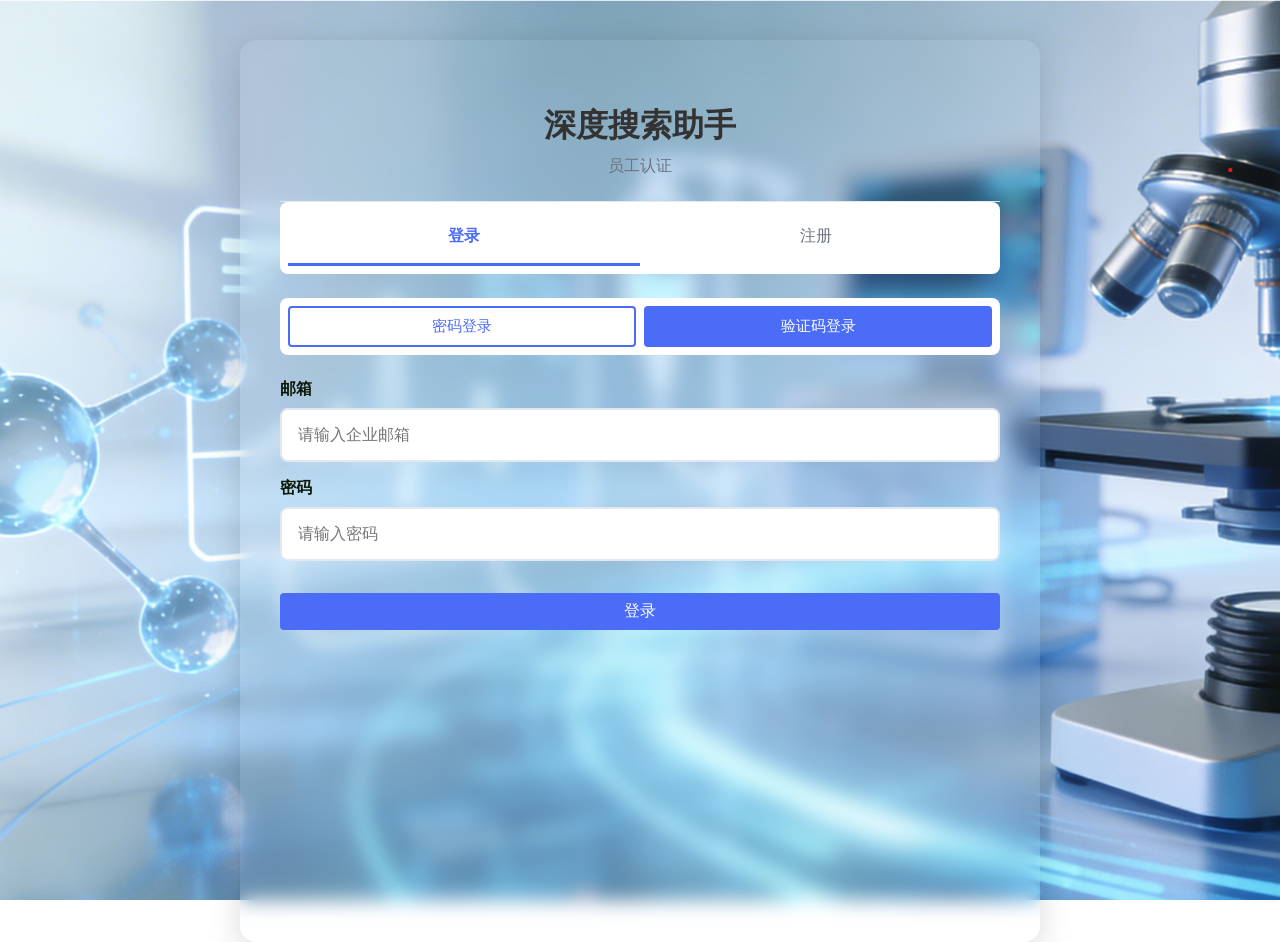
==== ui/index.html @ 6ec99ac7 "Initial commit: DeepSearchAgent enterprise decision support system - Multi-agent architecture with l" ====
<!DOCTYPE html>
<html lang="zh-CN">
<head>
    <meta charset="UTF-8">
    <meta name="viewport" content="width=device-width, initial-scale=1.0">
    <title>DeepSearchAgent - 深度搜索助手</title>
    <link rel="stylesheet" href="/ui/css/reset.css">
    <link rel="stylesheet" href="/ui/css/variables.css">
    <link rel="stylesheet" href="/ui/css/style.css">
    <style>
        /* 额外的内联样式 */
        .status-indicator {
            display: inline-block;
            width: 12px;
            height: 12px;
            border-radius: 50%;
            margin-right: 8px;
        }
        .status-connected {
            background-color: var(--color-success);
            box-shadow: 0 0 0 0 rgba(16, 185, 129, 0.4);
            animation: pulse 2s infinite;
        }
        .status-disconnected {
            background-color: var(--color-error);
        }
        .status-connecting {
            background-color: var(--color-warning);
            animation: spin 1s linear infinite;
        }
        @keyframes pulse {
            0%, 100% { opacity: 1; }
            50% { opacity: 0.6; }
        }
        @keyframes spin {
            0% { transform: rotate(0deg); }
            100% { transform: rotate(360deg); }
        }
        .connection-info {
            display: flex;
            align-items: center;
            padding: 8px 12px;
            background: var(--color-bg-alt);
            border-radius: 20px;
            font-size: 0.85rem;
            margin-bottom: 20px;
            border: 1px solid var(--color-border);
        }
    </style>
</head>
<body>
    <div id="app">
        <!-- 侧边栏 -->
        <aside class="sidebar" id="sidebar">
            <button class="sidebar-toggle" id="sidebar-toggle" title="收起侧边栏">
                ◀
            </button>

            <div class="sidebar-content">

                <div class="sidebar-brand">
                    <div class="brand-icon">🔍</div>
                    <h2 class="brand-text">
                        <span class="brand-highlight">Deep</span>Search<span class="brand-accent">Agent</span>
                    </h2>
                </div>

                <nav class="sidebar-nav">
                    <a href="#" class="sidebar-nav-item active" data-page="home">
                        <span class="nav-icon">🏠</span>
                        <span class="nav-text">首页</span>
                    </a>
                    <a href="#" class="sidebar-nav-item" data-page="profile">
                        <span class="nav-icon">👤</span>
                        <span class="nav-text">个人信息</span>
                    </a>
                </nav>

                <div class="sidebar-footer" id="user-profile-trigger">
                    <div class="user-card">
                        <img src="/ui/assets/default-avatar.png" alt="头像" class="user-avatar" id="sidebar-user-avatar">
                        <div class="user-info">
                            <div class="user-name" id="sidebar-user-name">加载中...</div>
                            <div class="user-email" id="sidebar-user-email"></div>
                        </div>
                    </div>
                </div>
            </div>
        </aside>

        <div class="container">
            <!-- 主内容区域 -->
            <main class="main" id="main-content">
                <!-- 首页内容 -->
                <div id="home-page">
                    <header class="header">
                        <h1 class="logo">请问您需要什么帮助？</h1>
                        <p class="subtitle">
                            Hi,我是您的深度搜索助手~<br>
                            我可以根据您提供的主题开展深度搜索并帮你完成报告编写<br>
                            请向我提问吧~
                        </p>
                    </header>

                    <!-- 连接状态指示 -->
                    <div class="connection-info">
                        <span id="status-indicator" class="status-indicator status-disconnected"></span>
                        <span id="connection-status">未连接</span>
                    </div>

                    <!-- 查询输入区域 -->
                    <div class="query-section">
                        <textarea id="query-input" placeholder="请输入您的问题..." rows="4"></textarea>

                        <!-- 文件上传区域 -->
                        <div class="file-upload-area" id="file-upload-area">
                            <div class="file-upload-icon">📎</div>
                            <div class="file-upload-text">点击或拖拽文件到此处上传</div>
                            <div class="file-upload-hint">支持 PDF、Word、TXT、图片等格式</div>
                            <input type="file" id="file-input" multiple class="file-input" accept=".pdf,.doc,.docx,.txt,.jpg,.jpeg,.png,.gif,.xls,.xlsx,.csv">
                        </div>

                        <!-- 已选文件列表 -->
                        <div class="selected-files" id="selected-files" style="display: none;">
                            <div class="selected-files-header">
                                <span>已选文件</span>
                                <button class="clear-files-btn" id="clear-files-btn">清空</button>
                            </div>
                            <div class="selected-files-list" id="selected-files-list"></div>
                        </div>

                        <button id="submit-btn" class="btn-primary">发送</button>
                    </div>

                    <!-- 执行进度区域 -->
                    <div class="progress-section" id="progress-section" style="display: none;">
                        <h3>执行进度</h3>
                        <div id="progress-content" class="progress-content"></div>
                    </div>

                    <!-- 搜索结果区域 -->
                    <div class="result-section" id="result-section" style="display: none;">
                        <h2>搜索结果</h2>
                        <div id="result-content" class="result-content"></div>
                    </div>
                </div>

                <!-- 用户信息详情页面 -->
                <div id="profile-page" style="display: none;">
                    <div class="profile-container">
                        <div class="profile-header">
                            <h2 class="profile-title">个人信息</h2>
                            <button class="btn-secondary" id="back-to-home">返回主页</button>
                        </div>

                        <div class="profile-card">
                            <div class="profile-avatar-section">
                                <img src="/ui/assets/default-avatar.png" alt="头像" class="profile-avatar" id="profile-avatar">
                                <div class="profile-basic-info">
                                    <h3 class="profile-name" id="profile-name">加载中...</h3>
                                    <p class="profile-email" id="profile-email"></p>
                                    <span class="profile-badge" id="profile-role-badge">普通用户</span>
                                </div>
                            </div>

                            <div class="profile-details">
                                <div class="profile-detail-item">
                                    <label class="detail-label">员工工号</label>
                                    <div class="detail-value" id="profile-employee-id">-</div>
                                </div>

                                <div class="profile-detail-item">
                                    <label class="detail-label">部门</label>
                                    <div class="detail-value" id="profile-department">-</div>
                                </div>

                                <div class="profile-detail-item">
                                    <label class="detail-label">手机号</label>
                                    <div class="detail-value" id="profile-phone">-</div>
                                </div>

                                <div class="profile-detail-item">
                                    <label class="detail-label">账户状态</label>
                                    <div class="detail-value">
                                        <span class="status-badge" id="profile-status">-</span>
                                    </div>
                                </div>

                                <div class="profile-detail-item">
                                    <label class="detail-label">最后登录时间</label>
                                    <div class="detail-value" id="profile-last-login">-</div>
                                </div>
                            </div>

                            <div class="profile-actions">
                                <button class="btn-danger" id="logout-btn">退出登录</button>
                            </div>
                        </div>
                    </div>
                </div>
            </main>
        </div>
    </div>

    <script src="/ui/js/auth.js"></script>
    <script src="/ui/js/websocket.js"></script>
    <script src="/ui/js/app.js"></script>
</body>
</html>
---- ui/css/variables.css ----
/* CSS Variables - CSS 变量定义 */

:root {
    /* 颜色 */
    --color-primary: #4a6cf7;
    --color-primary-hover: #3d5db0;
    --color-secondary: #6c757d;
    --color-secondary-hover: #5a6268;
    --color-text: #0a190a;
    --color-text-muted: #6b7280;
    --color-bg: #0f172a;
    --color-bg-alt: #ffffff;
    --color-border: #e2e8f0;
    --color-success: #10b981;
    --color-warning: #f59e0b;
    --color-error: #ef4444;
    --color-info: #3b82f6;

    /* 间距 */
    --spacing-xs: 0.25rem;
    --spacing-sm: 0.5rem;
    --spacing-md: 1rem;
    --spacing-lg: 1.5rem;
    --spacing-xl: 2rem;

    /* 圆角 */
    --radius-sm: 0.25rem;
    --radius-md: 0.5rem;
    --radius-lg: 1rem;

    /* 阴影 */
    --shadow-sm: 0 1px 3px rgba(0, 0, 0, 0.1);
    --shadow-md: 0 4px 12px rgba(0, 0, 0, 0.1);
    --shadow-lg: 0 8px 24px rgba(0, 0, 0, 0.15);

    /* 过渡 */
    --transition-fast: 150ms ease-in-out;
    --transition-base: 250ms ease-in-out;
}

@media (prefers-color-scheme: dark) {
    --color-bg: #1a1a2a;
    --color-bg-alt: #2d2d3d;
    --color-text: #66b31f;
    --color-text-muted: #9ca3af;
    --color-border: #4040a0;
}
---- ui/css/style.css ----
/* Main Styles - 主样式文件（重写版） */

/* Container */
.container {
    max-width: 1200px;
    margin: 0 auto;
    padding: var(--spacing-lg);
}

/* Header */
.header {
    text-align: center;
    padding: var(--spacing-lg) 0;
    border-bottom: 1px solid var(--color-border);
}

.logo {
    font-size: 2rem;
    color: #333333;
    margin: 0;
}

.subtitle {
    color: var(--color-text-muted);
    margin-top: var(--spacing-sm);
}

/* Auth Styles */
.tab-container {
    display: flex;
    background: var(--color-bg-alt);
    border-radius: var(--radius-md);
    margin-bottom: var(--spacing-lg);
    padding: var(--spacing-sm);
}

.tab-btn {
    flex: 1;
    padding: var(--spacing-md);
    border: none;
    background: transparent;
    cursor: pointer;
    font-size: 1rem;
    color: var(--color-text-muted);
    border-bottom: 3px solid transparent;
    transition: all var(--transition-base);
}

.tab-btn:hover {
    color: var(--color-primary);
}

.tab-btn.active {
    color: var(--color-primary);
    border-bottom-color: var(--color-primary);
    font-weight: 600;
}

.auth-container {
    display: flex;
    gap: var(--spacing-lg);
    align-items: flex-start;
}

.auth-form {
    flex: 1;
    min-width: 350px;
}

.form-group {
    margin-bottom: var(--spacing-md);
}

.form-label {
    display: block;
    margin-bottom: var(--spacing-sm);
    font-weight: 600;
    color: var(--color-text);
}

.form-input {
    width: 100%;
    padding: var(--spacing-md);
    border: 2px solid var(--color-border);
    border-radius: var(--radius-md);
    font-size: 1rem;
    font-family: inherit;
    transition: border-color var(--transition-base);
    box-sizing: border-box;
}

.form-input:focus {
    outline: none;
    border-color: var(--color-primary);
}

.login-type-switch {
    display: flex;
    align-items: center;
    margin-bottom: var(--spacing-lg);
    gap: var(--spacing-md);
}

.switch-label {
    color: var(--color-text-muted);
    font-size: 0.9rem;
}

.verification-code-group {
    display: flex;
    gap: var(--spacing-sm);
}

.verification-code-group input {
    flex: 1;
    min-width: 150px;
    text-align: center;
    letter-spacing: 8px;
    font-size: 1.2rem;
    font-weight: bold;
}

.send-code-btn {
    padding: var(--spacing-sm) var(--spacing-md);
    background: var(--color-secondary);
    color: white;
    border: none;
    border-radius: var(--radius-sm);
    cursor: pointer;
    font-size: 0.9rem;
    transition: background-color var(--transition-fast);
}

.send-code-btn:hover {
    background: var(--color-secondary-hover);
}

.send-code-btn:disabled {
    opacity: 0.6;
    cursor: not-allowed;
}

.countdown {
    font-size: 0.85rem;
    color: var(--color-text-muted);
}

.error-message {
    background: rgba(239, 68, 68, 0.1);
    color: #ef4444;
    padding: var(--spacing-sm) var(--spacing-md);
    border-radius: var(--radius-sm);
    margin-bottom: var(--spacing-md);
    display: none;
}

.error-message.show {
    display: block;
}

.optional-field {
    font-size: 0.85rem;
    color: var(--color-text-muted);
    margin-top: var(--spacing-xs);
}

.back-to-home {
    text-align: center;
    margin-top: var(--spacing-xl);
}

.back-to-home a {
    color: var(--color-secondary);
    text-decoration: none;
    font-size: 0.9rem;
    transition: color var(--transition-fast);
}

.back-to-home a:hover {
    color: var(--color-primary);
}

@media (max-width: 768px) {
    .auth-container {
        flex-direction: column;
    }

    .auth-form {
        min-width: auto;
    }

    .verification-code-group {
        flex-direction: column;
    }

    .verification-code-group input {
        min-width: auto;
    }
}

/* Main */
.main {
    min-height: calc(100vh - 200px);
}

/* Query Section */
.query-section {
    background: var(--color-bg-alt);
    padding: var(--spacing-lg);
    border-radius: var(--radius-md);
    margin-bottom: var(--spacing-lg);
    box-shadow: var(--shadow-md);
}

#query-input {
    width: 100%;
    padding: var(--spacing-md);
    border: 2px solid var(--color-border);
    border-radius: var(--radius-md);
    font-size: 1rem;
    font-family: inherit;
    resize: vertical;
    min-height: 100px;
    transition: border-color var(--transition-base);
    box-sizing: border-box;
}

#query-input:focus {
    outline: none;
    border-color: var(--color-primary);
}

/* File Upload Area */
.file-upload-area {
    border: 2px dashed var(--color-border);
    border-radius: var(--radius-md);
    padding: var(--spacing-lg);
    margin-top: var(--spacing-md);
    text-align: center;
    cursor: pointer;
    transition: all var(--transition-base);
    background: #f8fafc;
    position: relative;
}

.file-upload-area:hover {
    border-color: var(--color-primary);
    background: #f0f4ff;
}

.file-upload-area.dragover {
    border-color: var(--color-primary);
    background: #e8eeff;
    transform: scale(1.02);
}

.file-upload-icon {
    font-size: 2.5rem;
    margin-bottom: var(--spacing-sm);
}

.file-upload-text {
    font-size: 1rem;
    color: var(--color-text);
    margin-bottom: var(--spacing-xs);
    font-weight: 500;
}

.file-upload-hint {
    font-size: 0.85rem;
    color: var(--color-text-muted);
}

.file-input {
    position: absolute;
    top: 0;
    left: 0;
    width: 100%;
    height: 100%;
    opacity: 0;
    cursor: pointer;
    z-index: 1;
}

/* Selected Files */
.selected-files {
    margin-top: var(--spacing-md);
    background: #f8fafc;
    border: 1px solid var(--color-border);
    border-radius: var(--radius-md);
    padding: var(--spacing-md);
    display: none;
}

.selected-files-header {
    display: flex;
    justify-content: space-between;
    align-items: center;
    margin-bottom: var(--spacing-sm);
    padding-bottom: var(--spacing-sm);
    border-bottom: 1px solid var(--color-border);
}

.selected-files-header span {
    font-weight: 600;
    color: var(--color-text);
}

.clear-files-btn {
    background: transparent;
    border: 1px solid var(--color-border);
    color: var(--color-text-muted);
    padding: var(--spacing-xs) var(--spacing-sm);
    border-radius: var(--radius-sm);
    cursor: pointer;
    font-size: 0.85rem;
    transition: all var(--transition-fast);
}

.clear-files-btn:hover {
    border-color: var(--color-error);
    color: var(--color-error);
}

.selected-files-list {
    max-height: 200px;
    overflow-y: auto;
}

.file-item {
    display: flex;
    align-items: center;
    justify-content: space-between;
    padding: var(--spacing-sm);
    background: var(--color-bg-alt);
    border-radius: var(--radius-sm);
    margin-bottom: var(--spacing-xs);
    transition: background-color var(--transition-fast);
}

.file-item:hover {
    background: #f0f4ff;
}

.file-item-info {
    display: flex;
    align-items: center;
    gap: var(--spacing-sm);
    flex: 1;
    min-width: 0;
}

.file-item-icon {
    font-size: 1.2rem;
    flex-shrink: 0;
}

.file-item-name {
    font-size: 0.9rem;
    color: var(--color-text);
    overflow: hidden;
    text-overflow: ellipsis;
    white-space: nowrap;
}

.file-item-size {
    font-size: 0.8rem;
    color: var(--color-text-muted);
    flex-shrink: 0;
    margin-left: var(--spacing-sm);
}

.file-item-remove {
    background: transparent;
    border: none;
    color: var(--color-text-muted);
    cursor: pointer;
    font-size: 1.2rem;
    padding: 0 var(--spacing-xs);
    transition: color var(--transition-fast);
}

.file-item-remove:hover {
    color: var(--color-error);
}


/* Buttons */
.btn-primary {
    background: var(--color-primary);
    color: #fff;
    border: none;
    padding: var(--spacing-sm) var(--spacing-xl);
    font-size: 1rem;
    border-radius: var(--radius-sm);
    cursor: pointer;
    transition: background-color var(--transition-fast);
    width: 100%;
    margin-top: var(--spacing-md);
}

.btn-primary:hover {
    background: var(--color-primary-hover);
}

.btn-primary:disabled {
    opacity: 0.6;
    cursor: not-allowed;
}

/* Result Section */
.result-section {
    padding: var(--spacing-lg);
    margin-top: var(--spacing-lg);
}

.result-section h2 {
    margin: 0 0 var(--spacing-md) 0;
    color: var(--color-primary);
    font-size: 1.5rem;
}

.result-content {
    line-height: 1.8;
}

.result-content h3 {
    margin-top: 0;
    color: var(--color-text);
    border-bottom: 2px solid var(--color-border);
    padding-bottom: var(--spacing-sm);
}

.result-content p {
    margin-bottom: var(--spacing-sm);
}

/* Progress Section */
.progress-section {
    background: var(--color-bg-alt);
    border: 1px solid var(--color-border);
    border-radius: var(--radius-md);
    padding: var(--spacing-lg);
    margin-bottom: var(--spacing-lg);
}

.progress-section h3 {
    margin: 0 0 var(--spacing-md) 0;
    color: var(--color-primary);
    font-size: 1.25rem;
    border-bottom: 2px solid var(--color-border);
    padding-bottom: var(--spacing-sm);
}

.progress-content {
    display: flex;
    flex-direction: column;
    gap: var(--spacing-sm);
    max-height: 400px;
    overflow-y: auto;
    padding-right: var(--spacing-sm);
}

/* Progress Items */
.progress-item {
    display: flex;
    align-items: center;
    gap: var(--spacing-sm);
    padding: var(--spacing-sm) var(--spacing-md);
    background: #ebecef;
    border-left: 3px solid var(--color-secondary);
    border-radius: var(--radius-sm);
    transition: all var(--transition-base);
    animation: slideInLeft 0.3s ease-out;
}

.progress-item:hover {
    box-shadow: var(--shadow-sm);
}

.progress-item-start {
    border-left-color: var(--color-info);
    background: rgba(59, 130, 246, 0.1);
}

.progress-item-session {
    border-left-color: var(--color-info);
    background: rgba(59, 130, 246, 0.1);
}

.progress-item-assistant {
    border-left-color: var(--color-primary);
    background: rgba(74, 108, 247, 0.1);
}

.progress-item-tool {
    border-left-color: var(--color-warning);
    background: rgba(245, 158, 11, 0.1);
}

.progress-item-result {
    border-left-color: var(--color-success);
    background: rgba(16, 185, 129, 0.15);
    font-weight: 600;
}

.progress-item-last {
    border-left-width: 4px;
    background: rgba(74, 108, 247, 0.2);
    margin-top: var(--spacing-sm);
}

.progress-item-error {
    border-left-color: var(--color-error);
    background: rgba(239, 68, 68, 0.15);
}

.progress-icon {
    font-size: 1.2rem;
    min-width: 30px;
    text-align: center;
}

.progress-message {
    flex: 1;
    color: #9ca3af;
    font-size: 1.05rem;
    font-weight: 500;
}

.progress-time {
    font-size: 0.8rem;
    color: var(--color-text-muted);
    min-width: 70px;
    text-align: right;
}

/* Search Results */
.search-results {
    background: var(--color-bg);
    border: 1px solid var(--color-border);
    border-radius: var(--radius-md);
    padding: var(--spacing-lg);
    margin-bottom: var(--spacing-lg);
}

.search-results h3 {
    margin: 0 0 var(--spacing-md) 0;
    color: var(--color-primary);
    border-bottom: 2px solid var(--color-border);
    padding-bottom: var(--spacing-sm);
}

.search-results ul {
    list-style: none;
    padding: 0;
    margin: 0;
}

.result-item {
    background: var(--color-bg-alt);
    border: 1px solid var(--color-border);
    border-radius: var(--radius-sm);
    padding: var(--spacing-md);
    margin-bottom: var(--spacing-md);
    transition: all var(--transition-base);
}

.result-item:hover {
    box-shadow: var(--shadow-md);
    transform: translateY(-2px);
}

.result-item h4 {
    margin: 0 0 var(--spacing-sm) 0;
    color: var(--color-primary);
    font-size: 1.1rem;
}

.result-item p {
    margin: 0 0 var(--spacing-md) 0;
    color: var(--color-text-muted);
    line-height: 1.6;
}

.result-link {
    display: inline-block;
    color: var(--color-primary);
    text-decoration: none;
    font-size: 0.9rem;
    padding: var(--spacing-xs) var(--spacing-sm);
    background: var(--color-bg);
    border-radius: var(--radius-sm);
    transition: all var(--transition-fast);
}

.result-link:hover {
    background: var(--color-primary);
    color: #fff;
}

/* AI Summary */
.ai-summary {
    background: var(--color-bg-alt);
    border: 1px solid var(--color-border);
    border-radius: var(--radius-md);
    padding: var(--spacing-lg);
    margin-bottom: var(--spacing-lg);
}

.ai-summary h3 {
    margin: 0 0 var(--spacing-md) 0;
    color: var(--color-primary);
    border-bottom: 2px solid var(--color-border);
    padding-bottom: var(--spacing-sm);
}

.ai-summary p {
    margin: 0;
    line-height: 1.8;
    color: var(--color-text);
}

/* Raw Result */
.raw-result {
    background: var(--color-bg);
    border: 1px solid var(--color-border);
    border-radius: var(--radius-md);
    padding: var(--spacing-lg);
    margin-bottom: var(--spacing-lg);
}

.raw-result h3 {
    margin: 0 0 var(--spacing-md) 0;
    color: var(--color-text-muted);
    font-size: 0.9rem;
    border-bottom: 1px dashed var(--color-border);
    padding-bottom: var(--spacing-sm);
}

.raw-result pre {
    background: var(--color-bg-alt);
    border: 1px solid var(--color-border);
    border-radius: var(--radius-sm);
    padding: var(--spacing-md);
    overflow-x: auto;
    font-size: 0.85rem;
    line-height: 1.5;
}

/* Toast Notifications */
.toast {
    position: fixed;
    top: var(--spacing-lg);
    right: var(--spacing-lg);
    background: #f8fafc;
    border: 1px solid var(--color-border);
    border-radius: var(--radius-md);
    padding: var(--spacing-md) var(--spacing-lg);
    box-shadow: var(--shadow-lg);
    max-width: 400px;
    z-index: 1000;
    display: flex;
    align-items: center;
    gap: var(--spacing-sm);
    animation: slideInRight 0.3s ease-out;
}

.toast-icon {
    font-size: 1.2rem;
}

.toast-success {
    border-left: 4px solid var(--color-success);
}

.toast-success .toast-icon {
    color: var(--color-success);
}

.toast-error {
    border-left: 4px solid var(--color-error);
}

.toast-error .toast-icon {
    color: var(--color-error);
}

.toast-warning {
    border-left: 4px solid var(--color-warning);
}

.toast-warning .toast-icon {
    color: var(--color-warning);
}

.toast-info {
    border-left: 4px solid var(--color-info);
}

.toast-info .toast-icon {
    color: var(--color-info);
}

/* Animations */
@keyframes slideInLeft {
    from {
        transform: translateX(-20px);
        opacity: 0;
    }
    to {
        transform: translateX(0);
        opacity: 1;
    }
}

@keyframes slideInRight {
    from {
        transform: translateX(100%);
        opacity: 0;
    }
    to {
        transform: translateX(0);
        opacity: 1;
    }
}

/* Responsive */
@media (max-width: 768px) {
    .container {
        padding: var(--spacing-sm);
    }

    .logo {
        font-size: 1.5rem;
    }

    .query-section,
    .progress-section,
    .result-section {
        padding: var(--spacing-md);
    }

    .progress-item {
        padding: var(--spacing-sm);
    }
}

/* Sidebar Styles */
.sidebar {
    position: fixed;
    left: 0;
    top: 0;
    bottom: 0;
    width: 340px;
    background: #ffffff;
    border-right: 1px solid var(--color-border);
    box-shadow: var(--shadow-md);
    z-index: 1000;
    transition: transform var(--transition-base);
    display: flex;
    flex-direction: column;
}

.sidebar.collapsed {
    transform: translateX(-340px);
}

.sidebar-toggle {
    position: absolute;
    right: -12px;
    top: 20px;
    width: 24px;
    height: 24px;
    background: var(--color-primary);
    color: white;
    border: none;
    border-radius: 50%;
    cursor: pointer;
    display: flex;
    align-items: center;
    justify-content: center;
    font-size: 12px;
    box-shadow: var(--shadow-sm);
    transition: all var(--transition-fast);
    z-index: 1001;
}

.sidebar-toggle:hover {
    background: var(--color-primary-hover);
    transform: scale(1.1);
}

.sidebar-content {
    flex: 1;
    display: flex;
    flex-direction: column;
    overflow-y: auto;
}

/* Sidebar Brand Styles */
.sidebar-brand {
    padding: var(--spacing-xl) var(--spacing-lg);
    text-align: center;
    border-bottom: 2px solid var(--color-border);
    background: linear-gradient(135deg, rgba(74, 108, 247, 0.05) 0%, rgba(139, 92, 246, 0.05) 100%);
}

.brand-icon {
    font-size: 2.5rem;
    margin-bottom: var(--spacing-sm);
    animation: pulse 2s infinite;
}

.brand-text {
    font-size: 1.5rem;
    font-weight: 700;
    margin: 0;
    letter-spacing: 0.5px;
    line-height: 1.2;
}

.brand-highlight {
    font-weight: 800;
    background: linear-gradient(135deg, #1e40af 0%, #3b82f6 50%, #60a5fa 100%);
    -webkit-background-clip: text;
    -webkit-text-fill-color: transparent;
    background-clip: text;
}

.brand-text {
     background: linear-gradient(135deg, #1e40af 0%, #3b82f6 50%, #60a5fa 100%);
    -webkit-background-clip: text;
    -webkit-text-fill-color: transparent;
    background-clip: text;
}

.brand-accent {
    font-weight: 800;
    background: linear-gradient(135deg, #1e40af 0%, #3b82f6 50%, #60a5fa 100%);
    -webkit-background-clip: text;
    -webkit-text-fill-color: transparent;
    background-clip: text;
}


.sidebar-nav {
    flex: 1;
    padding: var(--spacing-lg) 0;
}

.sidebar-nav-item {
    display: flex;
    align-items: center;
    gap: var(--spacing-sm);
    padding: var(--spacing-md) var(--spacing-lg);
    color: var(--color-text);
    text-decoration: none;
    transition: all var(--transition-fast);
    border-left: 3px solid transparent;
}

.sidebar-nav-item:hover {
    background: var(--color-bg-alt);
    color: var(--color-primary);
}

.sidebar-nav-item.active {
    background: rgba(74, 108, 247, 0.1);
    color: var(--color-primary);
    border-left-color: var(--color-primary);
    font-weight: 600;
}

.nav-icon {
    font-size: 1.3rem;
}

.nav-text {
    font-size: 0.95rem;
}

.sidebar-footer {
    border-top: 1px solid var(--color-border);
    padding: var(--spacing-md);
    background: var(--color-bg-alt);
}

.user-card {
    display: flex;
    align-items: center;
    gap: var(--spacing-sm);
    padding: var(--spacing-sm);
    border-radius: var(--radius-md);
    cursor: pointer;
    transition: all var(--transition-fast);
}

.user-card:hover {
    background: rgba(74, 108, 247, 0.1);
}

.user-avatar {
    width: 40px;
    height: 40px;
    border-radius: 50%;
    object-fit: cover;
    border: 2px solid var(--color-primary);
}

.user-info {
    flex: 1;
    min-width: 0;
}

.user-name {
    font-weight: 600;
    font-size: 0.9rem;
    color: var(--color-text);
    overflow: hidden;
    text-overflow: ellipsis;
    white-space: nowrap;
}

.user-email {
    font-size: 0.75rem;
    color: var(--color-text-muted);
    overflow: hidden;
    text-overflow: ellipsis;
    white-space: nowrap;
}

/* Profile Page Styles */
.profile-container {
    max-width: 800px;
    margin: 0 auto;
    padding: var(--spacing-xl);
}

.profile-header {
    display: flex;
    justify-content: space-between;
    align-items: center;
    margin-bottom: var(--spacing-xl);
    padding-bottom: var(--spacing-md);
    border-bottom: 2px solid var(--color-border);
}

.profile-title {
    font-size: 1.8rem;
    color: var(--color-primary);
    margin: 0;
}

.btn-secondary {
    background: var(--color-bg-alt);
    color: var(--color-text);
    border: 2px solid var(--color-border);
    padding: var(--spacing-sm) var(--spacing-lg);
    font-size: 0.95rem;
    border-radius: var(--radius-md);
    cursor: pointer;
    transition: all var(--transition-fast);
}

.btn-secondary:hover {
    border-color: var(--color-primary);
    color: var(--color-primary);
}

.profile-card {
    background: white;
    border-radius: var(--radius-lg);
    box-shadow: var(--shadow-lg);
    padding: var(--spacing-xl);
}

.profile-avatar-section {
    display: flex;
    align-items: center;
    gap: var(--spacing-lg);
    padding-bottom: var(--spacing-lg);
    border-bottom: 2px solid var(--color-border);
    margin-bottom: var(--spacing-lg);
}

.profile-avatar {
    width: 100px;
    height: 100px;
    border-radius: 50%;
    object-fit: cover;
    border: 4px solid var(--color-primary);
    box-shadow: var(--shadow-md);
}

.profile-basic-info {
    flex: 1;
}

.profile-name {
    font-size: 1.6rem;
    color: var(--color-text);
    margin: 0 0 var(--spacing-xs) 0;
}

.profile-email {
    font-size: 0.95rem;
    color: var(--color-text-muted);
    margin: 0 0 var(--spacing-sm) 0;
}

.profile-badge {
    display: inline-block;
    padding: var(--spacing-xs) var(--spacing-sm);
    background: var(--color-primary);
    color: white;
    border-radius: var(--radius-sm);
    font-size: 0.8rem;
    font-weight: 600;
}

.profile-details {
    display: grid;
    grid-template-columns: repeat(auto-fit, minmax(250px, 1fr));
    gap: var(--spacing-lg);
    margin-bottom: var(--spacing-xl);
}

.profile-detail-item {
    padding: var(--spacing-md);
    background: var(--color-bg-alt);
    border-radius: var(--radius-md);
    border-left: 3px solid var(--color-primary);
}

.detail-label {
    display: block;
    font-size: 0.85rem;
    color: var(--color-text-muted);
    margin-bottom: var(--spacing-xs);
    font-weight: 600;
}

.detail-value {
    font-size: 1rem;
    color: var(--color-text);
    font-weight: 500;
}

.status-badge {
    display: inline-block;
    padding: var(--spacing-xs) var(--spacing-sm);
    border-radius: var(--radius-sm);
    font-size: 0.85rem;
    font-weight: 600;
}

.status-badge.active {
    background: rgba(16, 185, 129, 0.15);
    color: var(--color-success);
}

.status-badge.locked {
    background: rgba(239, 68, 68, 0.15);
    color: var(--color-error);
}

.status-badge.disabled {
    background: rgba(107, 114, 128, 0.15);
    color: var(--color-text-muted);
}

.profile-actions {
    display: flex;
    justify-content: flex-end;
    padding-top: var(--spacing-lg);
    border-top: 1px solid var(--color-border);
}

.btn-danger {
    background: var(--color-error);
    color: white;
    border: none;
    padding: var(--spacing-sm) var(--spacing-xl);
    font-size: 0.95rem;
    border-radius: var(--radius-md);
    cursor: pointer;
    transition: all var(--transition-fast);
}

.btn-danger:hover {
    background: #dc2626;
    transform: translateY(-1px);
    box-shadow: var(--shadow-md);
}

/* 文件下载链接样式 */
.file-download-link {
    display: inline-flex;
    align-items: center;
    gap: 6px;
    padding: 8px 16px;
    margin: 8px 0;
    background: linear-gradient(135deg, #667eea 0%, #764ba2 100%);
    color: white;
    text-decoration: none;
    border-radius: 6px;
    font-weight: 500;
    transition: all 0.3s ease;
    box-shadow: 0 2px 8px rgba(102, 126, 234, 0.3);
}

.file-download-link:hover {
    transform: translateY(-2px);
    box-shadow: 0 4px 12px rgba(102, 126, 234, 0.4);
    color: white;
    text-decoration: none;
}

.file-download-link:active {
    transform: translateY(0);
}

/* 结果内容中的文件下载链接增强 */
.result-content .file-download-link {
    margin: 12px 0;
}

/* 在进度消息中也支持下载链接 */
.progress-message .file-download-link {
    padding: 4px 10px;
    font-size: 0.85rem;
    margin: 4px 0;
}

/* Adjust main container when sidebar is present */
.container {
    margin-left: 400px;
    transition: margin-left var(--transition-base);
}

.sidebar.collapsed + .container {
    margin-left: 400px;
}

/* Responsive */
@media (max-width: 768px) {
    .sidebar {
        transform: translateX(-260px);
    }

    .sidebar.mobile-open {
        transform: translateX(0);
    }

    .container {
        margin-left: 0;
    }

    .profile-container {
        padding: var(--spacing-md);
    }

    .profile-avatar-section {
        flex-direction: column;
        text-align: center;
    }

    .profile-details {
        grid-template-columns: 1fr;
    }
}
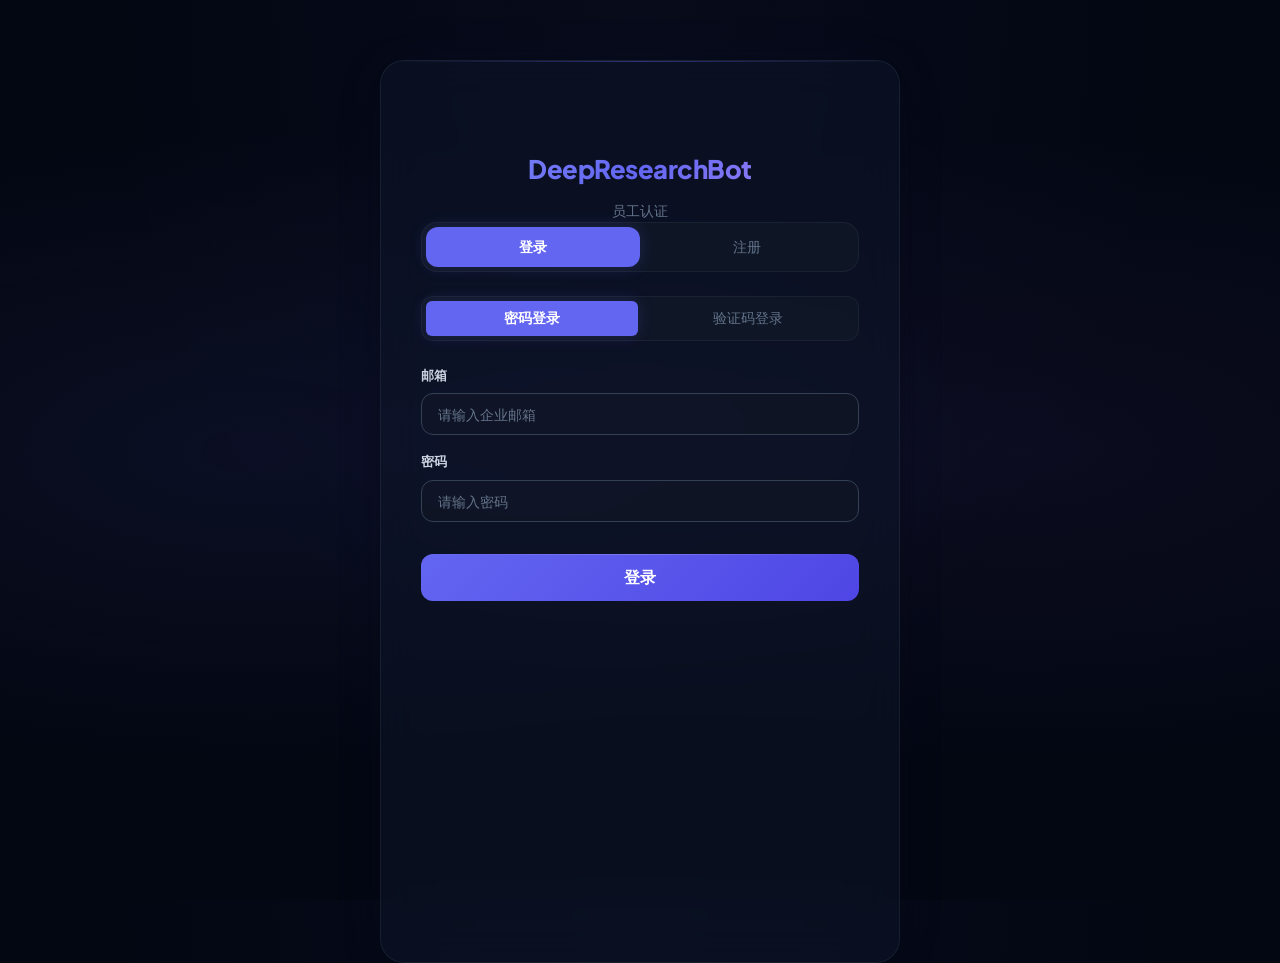
==== commit a02a49e5: "feat:美化了前端页面样式" ====
--- a/ui/index.html
+++ b/ui/index.html
@@ -8,43 +8,50 @@
     <link rel="stylesheet" href="/ui/css/variables.css">
     <link rel="stylesheet" href="/ui/css/style.css">
     <style>
-        /* 额外的内联样式 */
+        /* Connection Status Indicator */
         .status-indicator {
             display: inline-block;
-            width: 12px;
-            height: 12px;
+            width: 10px;
+            height: 10px;
             border-radius: 50%;
             margin-right: 8px;
+            position: relative;
         }
         .status-connected {
             background-color: var(--color-success);
-            box-shadow: 0 0 0 0 rgba(16, 185, 129, 0.4);
-            animation: pulse 2s infinite;
+            box-shadow: 0 0 8px rgba(34, 197, 94, 0.5), 0 0 16px rgba(34, 197, 94, 0.2);
+            animation: statusPulse 2s ease-in-out infinite;
         }
         .status-disconnected {
             background-color: var(--color-error);
+            box-shadow: 0 0 8px rgba(239, 68, 68, 0.4);
         }
         .status-connecting {
             background-color: var(--color-warning);
-            animation: spin 1s linear infinite;
-        }
-        @keyframes pulse {
-            0%, 100% { opacity: 1; }
-            50% { opacity: 0.6; }
+            box-shadow: 0 0 8px rgba(245, 158, 11, 0.4);
+            animation: statusPulse 1s ease-in-out infinite;
+        }
+        @keyframes statusPulse {
+            0%, 100% { opacity: 1; transform: scale(1); }
+            50% { opacity: 0.5; transform: scale(0.85); }
         }
         @keyframes spin {
             0% { transform: rotate(0deg); }
             100% { transform: rotate(360deg); }
         }
         .connection-info {
-            display: flex;
+            display: inline-flex;
             align-items: center;
-            padding: 8px 12px;
-            background: var(--color-bg-alt);
-            border-radius: 20px;
-            font-size: 0.85rem;
+            padding: 6px 16px;
+            background: rgba(17, 24, 39, 0.6);
+            backdrop-filter: blur(8px);
+            -webkit-backdrop-filter: blur(8px);
+            border-radius: var(--radius-full, 9999px);
+            font-size: 0.8rem;
+            color: var(--color-text-muted);
             margin-bottom: 20px;
-            border: 1px solid var(--color-border);
+            border: 1px solid var(--color-border-light, rgba(148, 163, 184, 0.12));
+            letter-spacing: 0.01em;
         }
     </style>
 </head>
--- a/ui/css/variables.css
+++ b/ui/css/variables.css
@@ -1,47 +1,87 @@
-/* CSS Variables - CSS 变量定义 */
+/* CSS Variables - Design Tokens (Dark Glassmorphism Theme) */
+
+@import url('https://fonts.googleapis.com/css2?family=Plus+Jakarta+Sans:ital,wght@0,400;0,500;0,600;0,700;0,800;1,400');
 
 :root {
-    /* 颜色 */
-    --color-primary: #4a6cf7;
-    --color-primary-hover: #3d5db0;
-    --color-secondary: #6c757d;
-    --color-secondary-hover: #5a6268;
-    --color-text: #0a190a;
-    --color-text-muted: #6b7280;
-    --color-bg: #0f172a;
-    --color-bg-alt: #ffffff;
-    --color-border: #e2e8f0;
-    --color-success: #10b981;
-    --color-warning: #f59e0b;
-    --color-error: #ef4444;
-    --color-info: #3b82f6;
+    /* Primary Palette */
+    --color-primary: #6366F1;
+    --color-primary-hover: #818CF8;
+    --color-primary-active: #4F46E5;
+    --color-secondary: #64748B;
+    --color-secondary-hover: #94A3B8;
+    --color-accent: #22C55E;
+    --color-accent-hover: #16A34A;
 
-    /* 间距 */
+    /* Text Colors */
+    --color-text: #F1F5F9;
+    --color-text-secondary: #CBD5E1;
+    --color-text-muted: #64748B;
+    --color-text-inverse: #0F172A;
+
+    /* Background Colors */
+    --color-bg: #030712;
+    --color-bg-alt: #111827;
+    --color-bg-elevated: #1E293B;
+    --color-bg-surface: rgba(30, 41, 59, 0.6);
+
+    /* Border & Divider */
+    --color-border: #334155;
+    --color-border-light: rgba(148, 163, 184, 0.12);
+
+    /* Semantic Colors */
+    --color-success: #22C55E;
+    --color-warning: #F59E0B;
+    --color-error: #EF4444;
+    --color-info: #3B82F6;
+
+    /* Glassmorphism */
+    --glass-bg: rgba(15, 23, 42, 0.6);
+    --glass-bg-hover: rgba(30, 41, 59, 0.7);
+    --glass-border: rgba(148, 163, 184, 0.1);
+    --glass-border-hover: rgba(148, 163, 184, 0.2);
+    --glass-blur: 16px;
+
+    /* Glow Effects */
+    --glow-primary: 0 0 20px rgba(99, 102, 241, 0.15);
+    --glow-accent: 0 0 20px rgba(34, 197, 94, 0.15);
+    --glow-error: 0 0 20px rgba(239, 68, 68, 0.15);
+
+    /* Spacing */
     --spacing-xs: 0.25rem;
     --spacing-sm: 0.5rem;
     --spacing-md: 1rem;
     --spacing-lg: 1.5rem;
     --spacing-xl: 2rem;
+    --spacing-2xl: 3rem;
 
-    /* 圆角 */
-    --radius-sm: 0.25rem;
-    --radius-md: 0.5rem;
+    /* Border Radius */
+    --radius-sm: 0.375rem;
+    --radius-md: 0.75rem;
     --radius-lg: 1rem;
+    --radius-xl: 1.5rem;
+    --radius-full: 9999px;
 
-    /* 阴影 */
-    --shadow-sm: 0 1px 3px rgba(0, 0, 0, 0.1);
-    --shadow-md: 0 4px 12px rgba(0, 0, 0, 0.1);
-    --shadow-lg: 0 8px 24px rgba(0, 0, 0, 0.15);
+    /* Shadows */
+    --shadow-sm: 0 1px 2px rgba(0, 0, 0, 0.3);
+    --shadow-md: 0 4px 16px rgba(0, 0, 0, 0.4);
+    --shadow-lg: 0 8px 32px rgba(0, 0, 0, 0.5);
+    --shadow-xl: 0 16px 48px rgba(0, 0, 0, 0.6);
+    --shadow-glow: 0 0 30px rgba(99, 102, 241, 0.08);
 
-    /* 过渡 */
-    --transition-fast: 150ms ease-in-out;
-    --transition-base: 250ms ease-in-out;
-}
+    /* Transitions */
+    --transition-fast: 150ms cubic-bezier(0.4, 0, 0.2, 1);
+    --transition-base: 250ms cubic-bezier(0.4, 0, 0.2, 1);
+    --transition-slow: 400ms cubic-bezier(0.4, 0, 0.2, 1);
 
-@media (prefers-color-scheme: dark) {
-    --color-bg: #1a1a2a;
-    --color-bg-alt: #2d2d3d;
-    --color-text: #66b31f;
-    --color-text-muted: #9ca3af;
-    --color-border: #4040a0;
+    /* Typography */
+    --font-family: 'Plus Jakarta Sans', -apple-system, BlinkMacSystemFont, 'Segoe UI', Roboto, sans-serif;
+    --font-mono: 'JetBrains Mono', 'Fira Code', 'Cascadia Code', monospace;
+
+    /* Z-index Scale */
+    --z-base: 0;
+    --z-elevated: 10;
+    --z-sticky: 100;
+    --z-overlay: 500;
+    --z-modal: 1000;
+    --z-toast: 1100;
 }
--- a/ui/css/style.css
+++ b/ui/css/style.css
@@ -1,37 +1,63 @@
-/* Main Styles - 主样式文件（重写版） */
-
-/* Container */
+/* Main Styles - Dark Glassmorphism Theme */
+
+/* ============================================
+   Container
+   ============================================ */
 .container {
     max-width: 1200px;
     margin: 0 auto;
     padding: var(--spacing-lg);
 }
 
-/* Header */
+/* ============================================
+   Header
+   ============================================ */
 .header {
     text-align: center;
-    padding: var(--spacing-lg) 0;
-    border-bottom: 1px solid var(--color-border);
+    padding: var(--spacing-2xl) 0 var(--spacing-lg);
+    border-bottom: 1px solid var(--color-border-light);
+    position: relative;
+}
+
+.header::after {
+    content: '';
+    position: absolute;
+    bottom: -1px;
+    left: 50%;
+    transform: translateX(-50%);
+    width: 120px;
+    height: 2px;
+    background: linear-gradient(90deg, transparent, var(--color-primary), transparent);
 }
 
 .logo {
     font-size: 2rem;
-    color: #333333;
+    font-weight: 800;
+    background: linear-gradient(135deg, #818CF8 0%, #6366F1 50%, #4F46E5 100%);
+    -webkit-background-clip: text;
+    -webkit-text-fill-color: transparent;
+    background-clip: text;
     margin: 0;
+    letter-spacing: -0.02em;
 }
 
 .subtitle {
     color: var(--color-text-muted);
     margin-top: var(--spacing-sm);
-}
-
-/* Auth Styles */
+    font-size: 0.95rem;
+    line-height: 1.7;
+}
+
+/* ============================================
+   Auth Styles
+   ============================================ */
 .tab-container {
     display: flex;
     background: var(--color-bg-alt);
-    border-radius: var(--radius-md);
+    border-radius: var(--radius-lg);
     margin-bottom: var(--spacing-lg);
-    padding: var(--spacing-sm);
+    padding: 4px;
+    border: 1px solid var(--color-border-light);
 }
 
 .tab-btn {
@@ -40,19 +66,21 @@
     border: none;
     background: transparent;
     cursor: pointer;
-    font-size: 1rem;
-    color: var(--color-text-muted);
-    border-bottom: 3px solid transparent;
+    font-size: 0.95rem;
+    font-weight: 500;
+    color: var(--color-text-muted);
+    border-radius: var(--radius-md);
     transition: all var(--transition-base);
 }
 
 .tab-btn:hover {
-    color: var(--color-primary);
+    color: var(--color-text-secondary);
 }
 
 .tab-btn.active {
-    color: var(--color-primary);
-    border-bottom-color: var(--color-primary);
+    color: #fff;
+    background: var(--color-primary);
+    box-shadow: var(--glow-primary);
     font-weight: 600;
 }
 
@@ -75,35 +103,71 @@
     display: block;
     margin-bottom: var(--spacing-sm);
     font-weight: 600;
-    color: var(--color-text);
+    font-size: 0.875rem;
+    color: var(--color-text-secondary);
+    letter-spacing: 0.01em;
 }
 
 .form-input {
     width: 100%;
-    padding: var(--spacing-md);
-    border: 2px solid var(--color-border);
+    padding: 0.75rem 1rem;
+    border: 1px solid var(--color-border);
     border-radius: var(--radius-md);
-    font-size: 1rem;
+    font-size: 0.95rem;
     font-family: inherit;
-    transition: border-color var(--transition-base);
+    transition: all var(--transition-base);
     box-sizing: border-box;
+    background: var(--color-bg-alt);
+    color: var(--color-text);
+}
+
+.form-input::placeholder {
+    color: var(--color-text-muted);
 }
 
 .form-input:focus {
     outline: none;
     border-color: var(--color-primary);
+    box-shadow: 0 0 0 3px rgba(99, 102, 241, 0.15), var(--glow-primary);
+    background: var(--color-bg-elevated);
 }
 
 .login-type-switch {
     display: flex;
     align-items: center;
+    justify-content: center;
     margin-bottom: var(--spacing-lg);
-    gap: var(--spacing-md);
+    gap: 4px;
+    background: var(--color-bg-alt);
+    padding: 4px;
+    border-radius: var(--radius-md);
+    border: 1px solid var(--color-border-light);
 }
 
 .switch-label {
-    color: var(--color-text-muted);
+    flex: 1;
+    padding: var(--spacing-sm) var(--spacing-md);
+    background: transparent;
+    color: var(--color-text-muted);
+    cursor: pointer;
     font-size: 0.9rem;
+    font-weight: 500;
+    border-radius: var(--radius-sm);
+    transition: all var(--transition-base);
+    border: none;
+    text-align: center;
+}
+
+.switch-label:hover {
+    color: var(--color-text-secondary);
+    background: rgba(99, 102, 241, 0.05);
+}
+
+.switch-label.active {
+    background: var(--color-primary);
+    color: #fff;
+    font-weight: 600;
+    box-shadow: var(--glow-primary);
 }
 
 .verification-code-group {
@@ -122,22 +186,26 @@
 
 .send-code-btn {
     padding: var(--spacing-sm) var(--spacing-md);
-    background: var(--color-secondary);
-    color: white;
-    border: none;
-    border-radius: var(--radius-sm);
+    background: var(--color-bg-elevated);
+    color: var(--color-primary);
+    border: 1px solid var(--color-primary);
+    border-radius: var(--radius-md);
     cursor: pointer;
-    font-size: 0.9rem;
-    transition: background-color var(--transition-fast);
+    font-size: 0.875rem;
+    font-weight: 600;
+    transition: all var(--transition-fast);
+    white-space: nowrap;
 }
 
 .send-code-btn:hover {
-    background: var(--color-secondary-hover);
+    background: rgba(99, 102, 241, 0.1);
+    box-shadow: var(--glow-primary);
 }
 
 .send-code-btn:disabled {
-    opacity: 0.6;
+    opacity: 0.4;
     cursor: not-allowed;
+    box-shadow: none;
 }
 
 .countdown {
@@ -147,11 +215,13 @@
 
 .error-message {
     background: rgba(239, 68, 68, 0.1);
-    color: #ef4444;
+    color: #FCA5A5;
+    border: 1px solid rgba(239, 68, 68, 0.2);
     padding: var(--spacing-sm) var(--spacing-md);
-    border-radius: var(--radius-sm);
+    border-radius: var(--radius-md);
     margin-bottom: var(--spacing-md);
     display: none;
+    font-size: 0.9rem;
 }
 
 .error-message.show {
@@ -159,7 +229,7 @@
 }
 
 .optional-field {
-    font-size: 0.85rem;
+    font-size: 0.8rem;
     color: var(--color-text-muted);
     margin-top: var(--spacing-xs);
 }
@@ -170,7 +240,7 @@
 }
 
 .back-to-home a {
-    color: var(--color-secondary);
+    color: var(--color-text-muted);
     text-decoration: none;
     font-size: 0.9rem;
     transition: color var(--transition-fast);
@@ -198,60 +268,92 @@
     }
 }
 
-/* Main */
+/* ============================================
+   Main Content
+   ============================================ */
 .main {
     min-height: calc(100vh - 200px);
 }
 
-/* Query Section */
+/* ============================================
+   Query Section
+   ============================================ */
 .query-section {
-    background: var(--color-bg-alt);
-    padding: var(--spacing-lg);
-    border-radius: var(--radius-md);
+    background: var(--glass-bg);
+    backdrop-filter: blur(var(--glass-blur));
+    -webkit-backdrop-filter: blur(var(--glass-blur));
+    padding: var(--spacing-xl);
+    border-radius: var(--radius-xl);
     margin-bottom: var(--spacing-lg);
-    box-shadow: var(--shadow-md);
+    border: 1px solid var(--glass-border);
+    box-shadow: var(--shadow-lg), var(--shadow-glow);
+    position: relative;
+    overflow: hidden;
+}
+
+.query-section::before {
+    content: '';
+    position: absolute;
+    top: 0;
+    left: 0;
+    right: 0;
+    height: 1px;
+    background: linear-gradient(90deg, transparent, rgba(99, 102, 241, 0.3), transparent);
 }
 
 #query-input {
     width: 100%;
-    padding: var(--spacing-md);
-    border: 2px solid var(--color-border);
-    border-radius: var(--radius-md);
+    padding: 1rem 1.25rem;
+    border: 1px solid var(--color-border);
+    border-radius: var(--radius-lg);
     font-size: 1rem;
     font-family: inherit;
     resize: vertical;
     min-height: 100px;
-    transition: border-color var(--transition-base);
+    transition: all var(--transition-base);
     box-sizing: border-box;
+    background: var(--color-bg-alt);
+    color: var(--color-text);
+    line-height: 1.6;
+}
+
+#query-input::placeholder {
+    color: var(--color-text-muted);
 }
 
 #query-input:focus {
     outline: none;
     border-color: var(--color-primary);
-}
-
-/* File Upload Area */
+    box-shadow: 0 0 0 3px rgba(99, 102, 241, 0.12), var(--glow-primary);
+    background: var(--color-bg-elevated);
+}
+
+/* ============================================
+   File Upload Area
+   ============================================ */
 .file-upload-area {
     border: 2px dashed var(--color-border);
-    border-radius: var(--radius-md);
-    padding: var(--spacing-lg);
+    border-radius: var(--radius-lg);
+    padding: var(--spacing-xl);
     margin-top: var(--spacing-md);
     text-align: center;
     cursor: pointer;
     transition: all var(--transition-base);
-    background: #f8fafc;
+    background: rgba(17, 24, 39, 0.5);
     position: relative;
 }
 
 .file-upload-area:hover {
     border-color: var(--color-primary);
-    background: #f0f4ff;
+    background: rgba(99, 102, 241, 0.05);
+    box-shadow: var(--glow-primary);
 }
 
 .file-upload-area.dragover {
     border-color: var(--color-primary);
-    background: #e8eeff;
-    transform: scale(1.02);
+    background: rgba(99, 102, 241, 0.08);
+    transform: scale(1.01);
+    box-shadow: var(--glow-primary);
 }
 
 .file-upload-icon {
@@ -261,9 +363,9 @@
 
 .file-upload-text {
     font-size: 1rem;
-    color: var(--color-text);
+    color: var(--color-text-secondary);
     margin-bottom: var(--spacing-xs);
-    font-weight: 500;
+    font-weight: 600;
 }
 
 .file-upload-hint {
@@ -282,11 +384,13 @@
     z-index: 1;
 }
 
-/* Selected Files */
+/* ============================================
+   Selected Files
+   ============================================ */
 .selected-files {
     margin-top: var(--spacing-md);
-    background: #f8fafc;
-    border: 1px solid var(--color-border);
+    background: rgba(17, 24, 39, 0.6);
+    border: 1px solid var(--color-border-light);
     border-radius: var(--radius-md);
     padding: var(--spacing-md);
     display: none;
@@ -298,12 +402,13 @@
     align-items: center;
     margin-bottom: var(--spacing-sm);
     padding-bottom: var(--spacing-sm);
-    border-bottom: 1px solid var(--color-border);
+    border-bottom: 1px solid var(--color-border-light);
 }
 
 .selected-files-header span {
     font-weight: 600;
-    color: var(--color-text);
+    color: var(--color-text-secondary);
+    font-size: 0.875rem;
 }
 
 .clear-files-btn {
@@ -313,13 +418,14 @@
     padding: var(--spacing-xs) var(--spacing-sm);
     border-radius: var(--radius-sm);
     cursor: pointer;
-    font-size: 0.85rem;
+    font-size: 0.8rem;
     transition: all var(--transition-fast);
 }
 
 .clear-files-btn:hover {
     border-color: var(--color-error);
-    color: var(--color-error);
+    color: #FCA5A5;
+    background: rgba(239, 68, 68, 0.08);
 }
 
 .selected-files-list {
@@ -331,15 +437,17 @@
     display: flex;
     align-items: center;
     justify-content: space-between;
-    padding: var(--spacing-sm);
+    padding: var(--spacing-sm) var(--spacing-md);
     background: var(--color-bg-alt);
     border-radius: var(--radius-sm);
     margin-bottom: var(--spacing-xs);
     transition: background-color var(--transition-fast);
+    border: 1px solid transparent;
 }
 
 .file-item:hover {
-    background: #f0f4ff;
+    background: var(--color-bg-elevated);
+    border-color: var(--color-border-light);
 }
 
 .file-item-info {
@@ -356,15 +464,15 @@
 }
 
 .file-item-name {
-    font-size: 0.9rem;
-    color: var(--color-text);
+    font-size: 0.875rem;
+    color: var(--color-text-secondary);
     overflow: hidden;
     text-overflow: ellipsis;
     white-space: nowrap;
 }
 
 .file-item-size {
-    font-size: 0.8rem;
+    font-size: 0.75rem;
     color: var(--color-text-muted);
     flex-shrink: 0;
     margin-left: var(--spacing-sm);
@@ -381,53 +489,93 @@
 }
 
 .file-item-remove:hover {
-    color: var(--color-error);
-}
-
-
-/* Buttons */
+    color: #FCA5A5;
+}
+
+/* ============================================
+   Buttons
+   ============================================ */
 .btn-primary {
-    background: var(--color-primary);
+    background: linear-gradient(135deg, #6366F1 0%, #4F46E5 100%);
     color: #fff;
     border: none;
-    padding: var(--spacing-sm) var(--spacing-xl);
+    padding: 0.8rem var(--spacing-xl);
     font-size: 1rem;
-    border-radius: var(--radius-sm);
+    font-weight: 600;
+    border-radius: var(--radius-md);
     cursor: pointer;
-    transition: background-color var(--transition-fast);
+    transition: all var(--transition-base);
     width: 100%;
     margin-top: var(--spacing-md);
+    position: relative;
+    overflow: hidden;
+    letter-spacing: 0.01em;
+}
+
+.btn-primary::before {
+    content: '';
+    position: absolute;
+    top: 0;
+    left: 0;
+    right: 0;
+    height: 1px;
+    background: linear-gradient(90deg, transparent, rgba(255, 255, 255, 0.2), transparent);
 }
 
 .btn-primary:hover {
-    background: var(--color-primary-hover);
+    background: linear-gradient(135deg, #818CF8 0%, #6366F1 100%);
+    box-shadow: 0 4px 20px rgba(99, 102, 241, 0.35);
+    transform: translateY(-1px);
+}
+
+.btn-primary:active {
+    transform: translateY(0);
+    box-shadow: 0 2px 8px rgba(99, 102, 241, 0.25);
 }
 
 .btn-primary:disabled {
-    opacity: 0.6;
+    opacity: 0.5;
     cursor: not-allowed;
-}
-
-/* Result Section */
+    transform: none;
+    box-shadow: none;
+}
+
+/* ============================================
+   Result Section
+   ============================================ */
 .result-section {
     padding: var(--spacing-lg);
     margin-top: var(--spacing-lg);
 }
 
 .result-section h2 {
-    margin: 0 0 var(--spacing-md) 0;
-    color: var(--color-primary);
-    font-size: 1.5rem;
+    margin: 0 0 var(--spacing-lg) 0;
+    color: var(--color-text);
+    font-size: 1.4rem;
+    font-weight: 700;
+    display: flex;
+    align-items: center;
+    gap: var(--spacing-sm);
+}
+
+.result-section h2::before {
+    content: '';
+    display: inline-block;
+    width: 4px;
+    height: 1.4rem;
+    background: linear-gradient(180deg, var(--color-primary), var(--color-accent));
+    border-radius: 2px;
 }
 
 .result-content {
     line-height: 1.8;
+    color: var(--color-text-secondary);
 }
 
 .result-content h3 {
     margin-top: 0;
     color: var(--color-text);
-    border-bottom: 2px solid var(--color-border);
+    border-bottom: 1px solid var(--color-border-light);
     padding-bottom: var(--spacing-sm);
 }
 
@@ -435,21 +583,49 @@
     margin-bottom: var(--spacing-sm);
 }
 
-/* Progress Section */
+/* ============================================
+   Progress Section
+   ============================================ */
 .progress-section {
-    background: var(--color-bg-alt);
-    border: 1px solid var(--color-border);
-    border-radius: var(--radius-md);
-    padding: var(--spacing-lg);
+    background: var(--glass-bg);
+    backdrop-filter: blur(var(--glass-blur));
+    -webkit-backdrop-filter: blur(var(--glass-blur));
+    border: 1px solid var(--glass-border);
+    border-radius: var(--radius-xl);
+    padding: var(--spacing-xl);
     margin-bottom: var(--spacing-lg);
+    box-shadow: var(--shadow-md);
+    position: relative;
+    overflow: hidden;
+}
+
+.progress-section::before {
+    content: '';
+    position: absolute;
+    top: 0;
+    left: 0;
+    right: 0;
+    height: 1px;
+    background: linear-gradient(90deg, transparent, rgba(99, 102, 241, 0.3), transparent);
 }
 
 .progress-section h3 {
-    margin: 0 0 var(--spacing-md) 0;
-    color: var(--color-primary);
-    font-size: 1.25rem;
-    border-bottom: 2px solid var(--color-border);
-    padding-bottom: var(--spacing-sm);
+    margin: 0 0 var(--spacing-lg) 0;
+    color: var(--color-text);
+    font-size: 1.1rem;
+    font-weight: 700;
+    display: flex;
+    align-items: center;
+    gap: var(--spacing-sm);
+}
+
+.progress-section h3::before {
+    content: '';
+    display: inline-block;
+    width: 4px;
+    height: 1.1rem;
+    background: linear-gradient(180deg, var(--color-primary), var(--color-accent));
+    border-radius: 2px;
 }
 
 .progress-content {
@@ -465,90 +641,102 @@
 .progress-item {
     display: flex;
     align-items: center;
-    gap: var(--spacing-sm);
-    padding: var(--spacing-sm) var(--spacing-md);
-    background: #ebecef;
+    gap: var(--spacing-md);
+    padding: 0.75rem 1rem;
+    background: rgba(17, 24, 39, 0.6);
     border-left: 3px solid var(--color-secondary);
-    border-radius: var(--radius-sm);
+    border-radius: var(--radius-md);
     transition: all var(--transition-base);
-    animation: slideInLeft 0.3s ease-out;
+    animation: slideInLeft 0.3s cubic-bezier(0.4, 0, 0.2, 1);
+    border: 1px solid transparent;
+    border-left: 3px solid var(--color-secondary);
 }
 
 .progress-item:hover {
-    box-shadow: var(--shadow-sm);
+    border-color: var(--color-border-light);
+    border-left-color: inherit;
+    background: rgba(30, 41, 59, 0.7);
 }
 
 .progress-item-start {
     border-left-color: var(--color-info);
-    background: rgba(59, 130, 246, 0.1);
+    background: rgba(59, 130, 246, 0.06);
 }
 
 .progress-item-session {
     border-left-color: var(--color-info);
-    background: rgba(59, 130, 246, 0.1);
+    background: rgba(59, 130, 246, 0.06);
 }
 
 .progress-item-assistant {
     border-left-color: var(--color-primary);
-    background: rgba(74, 108, 247, 0.1);
+    background: rgba(99, 102, 241, 0.06);
 }
 
 .progress-item-tool {
     border-left-color: var(--color-warning);
-    background: rgba(245, 158, 11, 0.1);
+    background: rgba(245, 158, 11, 0.06);
 }
 
 .progress-item-result {
     border-left-color: var(--color-success);
-    background: rgba(16, 185, 129, 0.15);
+    background: rgba(34, 197, 94, 0.06);
     font-weight: 600;
 }
 
 .progress-item-last {
-    border-left-width: 4px;
-    background: rgba(74, 108, 247, 0.2);
+    border-left-width: 3px;
+    background: rgba(99, 102, 241, 0.1);
     margin-top: var(--spacing-sm);
+    box-shadow: var(--glow-primary);
 }
 
 .progress-item-error {
     border-left-color: var(--color-error);
-    background: rgba(239, 68, 68, 0.15);
+    background: rgba(239, 68, 68, 0.06);
 }
 
 .progress-icon {
-    font-size: 1.2rem;
-    min-width: 30px;
+    font-size: 1.1rem;
+    min-width: 28px;
     text-align: center;
 }
 
 .progress-message {
     flex: 1;
-    color: #9ca3af;
-    font-size: 1.05rem;
-    font-weight: 500;
+    color: var(--color-text-secondary);
+    font-size: 0.95rem;
+    font-weight: 400;
 }
 
 .progress-time {
-    font-size: 0.8rem;
+    font-size: 0.75rem;
     color: var(--color-text-muted);
     min-width: 70px;
     text-align: right;
-}
-
-/* Search Results */
+    font-variant-numeric: tabular-nums;
+}
+
+/* ============================================
+   Search Results
+   ============================================ */
 .search-results {
-    background: var(--color-bg);
-    border: 1px solid var(--color-border);
-    border-radius: var(--radius-md);
-    padding: var(--spacing-lg);
+    background: var(--glass-bg);
+    backdrop-filter: blur(var(--glass-blur));
+    -webkit-backdrop-filter: blur(var(--glass-blur));
+    border: 1px solid var(--glass-border);
+    border-radius: var(--radius-xl);
+    padding: var(--spacing-xl);
     margin-bottom: var(--spacing-lg);
+    box-shadow: var(--shadow-md);
 }
 
 .search-results h3 {
-    margin: 0 0 var(--spacing-md) 0;
-    color: var(--color-primary);
-    border-bottom: 2px solid var(--color-border);
+    margin: 0 0 var(--spacing-lg) 0;
+    color: var(--color-text);
+    border-bottom: 1px solid var(--color-border-light);
     padding-bottom: var(--spacing-sm);
+    font-weight: 700;
 }
 
 .search-results ul {
@@ -558,23 +746,25 @@
 }
 
 .result-item {
-    background: var(--color-bg-alt);
-    border: 1px solid var(--color-border);
-    border-radius: var(--radius-sm);
-    padding: var(--spacing-md);
+    background: rgba(17, 24, 39, 0.6);
+    border: 1px solid var(--color-border-light);
+    border-radius: var(--radius-md);
+    padding: var(--spacing-lg);
     margin-bottom: var(--spacing-md);
     transition: all var(--transition-base);
 }
 
 .result-item:hover {
-    box-shadow: var(--shadow-md);
+    box-shadow: var(--shadow-md), var(--glow-primary);
+    border-color: var(--color-border);
     transform: translateY(-2px);
 }
 
 .result-item h4 {
     margin: 0 0 var(--spacing-sm) 0;
-    color: var(--color-primary);
-    font-size: 1.1rem;
+    color: var(--color-primary-hover);
+    font-size: 1.05rem;
+    font-weight: 600;
 }
 
 .result-item p {
@@ -584,86 +774,108 @@
 }
 
 .result-link {
-    display: inline-block;
+    display: inline-flex;
+    align-items: center;
+    gap: var(--spacing-xs);
     color: var(--color-primary);
     text-decoration: none;
-    font-size: 0.9rem;
-    padding: var(--spacing-xs) var(--spacing-sm);
-    background: var(--color-bg);
-    border-radius: var(--radius-sm);
+    font-size: 0.875rem;
+    font-weight: 500;
+    padding: var(--spacing-xs) var(--spacing-md);
+    background: rgba(99, 102, 241, 0.08);
+    border: 1px solid rgba(99, 102, 241, 0.2);
+    border-radius: var(--radius-full);
     transition: all var(--transition-fast);
 }
 
 .result-link:hover {
     background: var(--color-primary);
     color: #fff;
-}
-
-/* AI Summary */
+    border-color: var(--color-primary);
+}
+
+/* ============================================
+   AI Summary
+   ============================================ */
 .ai-summary {
-    background: var(--color-bg-alt);
-    border: 1px solid var(--color-border);
-    border-radius: var(--radius-md);
-    padding: var(--spacing-lg);
+    background: var(--glass-bg);
+    backdrop-filter: blur(var(--glass-blur));
+    -webkit-backdrop-filter: blur(var(--glass-blur));
+    border: 1px solid var(--glass-border);
+    border-radius: var(--radius-xl);
+    padding: var(--spacing-xl);
     margin-bottom: var(--spacing-lg);
+    box-shadow: var(--shadow-md);
 }
 
 .ai-summary h3 {
-    margin: 0 0 var(--spacing-md) 0;
-    color: var(--color-primary);
-    border-bottom: 2px solid var(--color-border);
+    margin: 0 0 var(--spacing-lg) 0;
+    color: var(--color-text);
+    border-bottom: 1px solid var(--color-border-light);
     padding-bottom: var(--spacing-sm);
+    font-weight: 700;
 }
 
 .ai-summary p {
     margin: 0;
     line-height: 1.8;
-    color: var(--color-text);
-}
-
-/* Raw Result */
+    color: var(--color-text-secondary);
+}
+
+/* ============================================
+   Raw Result
+   ============================================ */
 .raw-result {
+    background: var(--color-bg-alt);
+    border: 1px solid var(--color-border-light);
+    border-radius: var(--radius-lg);
+    padding: var(--spacing-lg);
+    margin-bottom: var(--spacing-lg);
+}
+
+.raw-result h3 {
+    margin: 0 0 var(--spacing-md) 0;
+    color: var(--color-text-muted);
+    font-size: 0.875rem;
+    font-weight: 600;
+    text-transform: uppercase;
+    letter-spacing: 0.05em;
+    border-bottom: 1px dashed var(--color-border);
+    padding-bottom: var(--spacing-sm);
+}
+
+.raw-result pre {
     background: var(--color-bg);
-    border: 1px solid var(--color-border);
+    border: 1px solid var(--color-border-light);
     border-radius: var(--radius-md);
     padding: var(--spacing-lg);
-    margin-bottom: var(--spacing-lg);
-}
-
-.raw-result h3 {
-    margin: 0 0 var(--spacing-md) 0;
-    color: var(--color-text-muted);
-    font-size: 0.9rem;
-    border-bottom: 1px dashed var(--color-border);
-    padding-bottom: var(--spacing-sm);
-}
-
-.raw-result pre {
-    background: var(--color-bg-alt);
-    border: 1px solid var(--color-border);
-    border-radius: var(--radius-sm);
-    padding: var(--spacing-md);
     overflow-x: auto;
+    font-family: var(--font-mono);
     font-size: 0.85rem;
-    line-height: 1.5;
-}
-
-/* Toast Notifications */
+    line-height: 1.6;
+    color: var(--color-text-secondary);
+}
+
+/* ============================================
+   Toast Notifications
+   ============================================ */
 .toast {
     position: fixed;
     top: var(--spacing-lg);
     right: var(--spacing-lg);
-    background: #f8fafc;
-    border: 1px solid var(--color-border);
-    border-radius: var(--radius-md);
+    background: var(--color-bg-elevated);
+    border: 1px solid var(--color-border-light);
+    border-radius: var(--radius-lg);
     padding: var(--spacing-md) var(--spacing-lg);
-    box-shadow: var(--shadow-lg);
+    box-shadow: var(--shadow-xl);
     max-width: 400px;
-    z-index: 1000;
+    z-index: var(--z-toast);
     display: flex;
     align-items: center;
     gap: var(--spacing-sm);
-    animation: slideInRight 0.3s ease-out;
+    animation: slideInRight 0.3s cubic-bezier(0.4, 0, 0.2, 1);
+    backdrop-filter: blur(12px);
+    -webkit-backdrop-filter: blur(12px);
 }
 
 .toast-icon {
@@ -702,7 +914,9 @@
     color: var(--color-info);
 }
 
-/* Animations */
+/* ============================================
+   Animations
+   ============================================ */
 @keyframes slideInLeft {
     from {
         transform: translateX(-20px);
@@ -725,7 +939,28 @@
     }
 }
 
-/* Responsive */
+@keyframes fadeIn {
+    from { opacity: 0; }
+    to { opacity: 1; }
+}
+
+@keyframes shimmer {
+    0% { background-position: -200% 0; }
+    100% { background-position: 200% 0; }
+}
+
+/* Reduced Motion */
+@media (prefers-reduced-motion: reduce) {
+    *, *::before, *::after {
+        animation-duration: 0.01ms !important;
+        animation-iteration-count: 1 !important;
+        transition-duration: 0.01ms !important;
+    }
+}
+
+/* ============================================
+   Responsive
+   ============================================ */
 @media (max-width: 768px) {
     .container {
         padding: var(--spacing-sm);
@@ -746,32 +981,47 @@
     }
 }
 
-/* Sidebar Styles */
+/* ============================================
+   Sidebar Styles
+   ============================================ */
 .sidebar {
     position: fixed;
     left: 0;
     top: 0;
     bottom: 0;
-    width: 340px;
-    background: #ffffff;
-    border-right: 1px solid var(--color-border);
-    box-shadow: var(--shadow-md);
-    z-index: 1000;
-    transition: transform var(--transition-base);
+    width: 320px;
+    background: rgba(3, 7, 18, 0.85);
+    backdrop-filter: blur(20px);
+    -webkit-backdrop-filter: blur(20px);
+    border-right: 1px solid var(--glass-border);
+    box-shadow: var(--shadow-xl);
+    z-index: var(--z-sticky);
+    transition: transform var(--transition-slow);
     display: flex;
     flex-direction: column;
 }
 
+.sidebar::after {
+    content: '';
+    position: absolute;
+    top: 0;
+    right: 0;
+    bottom: 0;
+    width: 1px;
+    background: linear-gradient(180deg, var(--color-primary), transparent 30%, transparent 70%, var(--color-accent));
+    opacity: 0.3;
+}
+
 .sidebar.collapsed {
-    transform: translateX(-340px);
+    transform: translateX(-320px);
 }
 
 .sidebar-toggle {
     position: absolute;
-    right: -12px;
-    top: 20px;
-    width: 24px;
-    height: 24px;
+    right: -14px;
+    top: 24px;
+    width: 28px;
+    height: 28px;
     background: var(--color-primary);
     color: white;
     border: none;
@@ -780,15 +1030,16 @@
     display: flex;
     align-items: center;
     justify-content: center;
-    font-size: 12px;
-    box-shadow: var(--shadow-sm);
+    font-size: 10px;
+    box-shadow: 0 2px 8px rgba(99, 102, 241, 0.4);
     transition: all var(--transition-fast);
-    z-index: 1001;
+    z-index: calc(var(--z-sticky) + 1);
 }
 
 .sidebar-toggle:hover {
     background: var(--color-primary-hover);
-    transform: scale(1.1);
+    transform: scale(1.15);
+    box-shadow: 0 4px 16px rgba(99, 102, 241, 0.5);
 }
 
 .sidebar-content {
@@ -802,8 +1053,19 @@
 .sidebar-brand {
     padding: var(--spacing-xl) var(--spacing-lg);
     text-align: center;
-    border-bottom: 2px solid var(--color-border);
-    background: linear-gradient(135deg, rgba(74, 108, 247, 0.05) 0%, rgba(139, 92, 246, 0.05) 100%);
+    border-bottom: 1px solid var(--color-border-light);
+    background: linear-gradient(180deg, rgba(99, 102, 241, 0.06) 0%, transparent 100%);
+    position: relative;
+}
+
+.sidebar-brand::after {
+    content: '';
+    position: absolute;
+    bottom: -1px;
+    left: 20%;
+    right: 20%;
+    height: 1px;
+    background: linear-gradient(90deg, transparent, rgba(99, 102, 241, 0.3), transparent);
 }
 
 .brand-icon {
@@ -813,23 +1075,20 @@
 }
 
 .brand-text {
-    font-size: 1.5rem;
+    font-size: 1.35rem;
     font-weight: 700;
     margin: 0;
     letter-spacing: 0.5px;
     line-height: 1.2;
-}
-
-.brand-highlight {
-    font-weight: 800;
-    background: linear-gradient(135deg, #1e40af 0%, #3b82f6 50%, #60a5fa 100%);
+    background: linear-gradient(135deg, #818CF8 0%, #6366F1 40%, #4F46E5 70%, #818CF8 100%);
     -webkit-background-clip: text;
     -webkit-text-fill-color: transparent;
     background-clip: text;
 }
 
-.brand-text {
-     background: linear-gradient(135deg, #1e40af 0%, #3b82f6 50%, #60a5fa 100%);
+.brand-highlight {
+    font-weight: 800;
+    background: linear-gradient(135deg, #A5B4FC 0%, #818CF8 100%);
     -webkit-background-clip: text;
     -webkit-text-fill-color: transparent;
     background-clip: text;
@@ -837,13 +1096,12 @@
 
 .brand-accent {
     font-weight: 800;
-    background: linear-gradient(135deg, #1e40af 0%, #3b82f6 50%, #60a5fa 100%);
+    background: linear-gradient(135deg, #6366F1 0%, #4F46E5 100%);
     -webkit-background-clip: text;
     -webkit-text-fill-color: transparent;
     background-clip: text;
 }
 
-
 .sidebar-nav {
     flex: 1;
     padding: var(--spacing-lg) 0;
@@ -852,52 +1110,67 @@
 .sidebar-nav-item {
     display: flex;
     align-items: center;
-    gap: var(--spacing-sm);
-    padding: var(--spacing-md) var(--spacing-lg);
-    color: var(--color-text);
+    gap: var(--spacing-md);
+    padding: 0.75rem var(--spacing-lg);
+    margin: 2px var(--spacing-sm);
+    color: var(--color-text-muted);
     text-decoration: none;
     transition: all var(--transition-fast);
+    border-radius: var(--radius-md);
     border-left: 3px solid transparent;
+    font-weight: 500;
 }
 
 .sidebar-nav-item:hover {
-    background: var(--color-bg-alt);
-    color: var(--color-primary);
+    background: rgba(99, 102, 241, 0.06);
+    color: var(--color-text-secondary);
 }
 
 .sidebar-nav-item.active {
-    background: rgba(74, 108, 247, 0.1);
-    color: var(--color-primary);
+    background: rgba(99, 102, 241, 0.1);
+    color: var(--color-primary-hover);
     border-left-color: var(--color-primary);
     font-weight: 600;
+    box-shadow: inset 0 0 20px rgba(99, 102, 241, 0.05);
 }
 
 .nav-icon {
-    font-size: 1.3rem;
+    font-size: 1.2rem;
 }
 
 .nav-text {
-    font-size: 0.95rem;
+    font-size: 0.9rem;
 }
 
 .sidebar-footer {
-    border-top: 1px solid var(--color-border);
+    border-top: 1px solid var(--color-border-light);
     padding: var(--spacing-md);
-    background: var(--color-bg-alt);
+    background: rgba(15, 23, 42, 0.3);
+    position: relative;
+}
+
+.sidebar-footer::before {
+    content: '';
+    position: absolute;
+    top: -1px;
+    left: 20%;
+    right: 20%;
+    height: 1px;
+    background: linear-gradient(90deg, transparent, rgba(99, 102, 241, 0.15), transparent);
 }
 
 .user-card {
     display: flex;
     align-items: center;
-    gap: var(--spacing-sm);
-    padding: var(--spacing-sm);
+    gap: var(--spacing-md);
+    padding: var(--spacing-sm) var(--spacing-md);
     border-radius: var(--radius-md);
     cursor: pointer;
     transition: all var(--transition-fast);
 }
 
 .user-card:hover {
-    background: rgba(74, 108, 247, 0.1);
+    background: rgba(99, 102, 241, 0.08);
 }
 
 .user-avatar {
@@ -906,6 +1179,7 @@
     border-radius: 50%;
     object-fit: cover;
     border: 2px solid var(--color-primary);
+    box-shadow: 0 0 12px rgba(99, 102, 241, 0.2);
 }
 
 .user-info {
@@ -915,8 +1189,8 @@
 
 .user-name {
     font-weight: 600;
-    font-size: 0.9rem;
-    color: var(--color-text);
+    font-size: 0.875rem;
+    color: var(--color-text-secondary);
     overflow: hidden;
     text-overflow: ellipsis;
     white-space: nowrap;
@@ -930,7 +1204,9 @@
     white-space: nowrap;
 }
 
-/* Profile Page Styles */
+/* ============================================
+   Profile Page Styles
+   ============================================ */
 .profile-container {
     max-width: 800px;
     margin: 0 auto;
@@ -943,21 +1219,34 @@
     align-items: center;
     margin-bottom: var(--spacing-xl);
     padding-bottom: var(--spacing-md);
-    border-bottom: 2px solid var(--color-border);
+    border-bottom: 1px solid var(--color-border-light);
+    position: relative;
+}
+
+.profile-header::after {
+    content: '';
+    position: absolute;
+    bottom: -1px;
+    left: 0;
+    width: 80px;
+    height: 2px;
+    background: linear-gradient(90deg, var(--color-primary), transparent);
 }
 
 .profile-title {
-    font-size: 1.8rem;
-    color: var(--color-primary);
+    font-size: 1.6rem;
+    color: var(--color-text);
     margin: 0;
+    font-weight: 700;
 }
 
 .btn-secondary {
-    background: var(--color-bg-alt);
-    color: var(--color-text);
-    border: 2px solid var(--color-border);
+    background: var(--color-bg-elevated);
+    color: var(--color-text-secondary);
+    border: 1px solid var(--color-border);
     padding: var(--spacing-sm) var(--spacing-lg);
-    font-size: 0.95rem;
+    font-size: 0.9rem;
+    font-weight: 500;
     border-radius: var(--radius-md);
     cursor: pointer;
     transition: all var(--transition-fast);
@@ -965,14 +1254,30 @@
 
 .btn-secondary:hover {
     border-color: var(--color-primary);
-    color: var(--color-primary);
+    color: var(--color-primary-hover);
+    background: rgba(99, 102, 241, 0.06);
 }
 
 .profile-card {
-    background: white;
-    border-radius: var(--radius-lg);
+    background: var(--glass-bg);
+    backdrop-filter: blur(var(--glass-blur));
+    -webkit-backdrop-filter: blur(var(--glass-blur));
+    border-radius: var(--radius-xl);
+    border: 1px solid var(--glass-border);
     box-shadow: var(--shadow-lg);
     padding: var(--spacing-xl);
+    position: relative;
+    overflow: hidden;
+}
+
+.profile-card::before {
+    content: '';
+    position: absolute;
+    top: 0;
+    left: 0;
+    right: 0;
+    height: 1px;
+    background: linear-gradient(90deg, transparent, rgba(99, 102, 241, 0.3), transparent);
 }
 
 .profile-avatar-section {
@@ -980,7 +1285,7 @@
     align-items: center;
     gap: var(--spacing-lg);
     padding-bottom: var(--spacing-lg);
-    border-bottom: 2px solid var(--color-border);
+    border-bottom: 1px solid var(--color-border-light);
     margin-bottom: var(--spacing-lg);
 }
 
@@ -989,8 +1294,8 @@
     height: 100px;
     border-radius: 50%;
     object-fit: cover;
-    border: 4px solid var(--color-primary);
-    box-shadow: var(--shadow-md);
+    border: 3px solid var(--color-primary);
+    box-shadow: 0 0 24px rgba(99, 102, 241, 0.2), var(--shadow-md);
 }
 
 .profile-basic-info {
@@ -998,122 +1303,157 @@
 }
 
 .profile-name {
-    font-size: 1.6rem;
+    font-size: 1.5rem;
     color: var(--color-text);
     margin: 0 0 var(--spacing-xs) 0;
+    font-weight: 700;
 }
 
 .profile-email {
-    font-size: 0.95rem;
+    font-size: 0.9rem;
     color: var(--color-text-muted);
     margin: 0 0 var(--spacing-sm) 0;
 }
 
 .profile-badge {
-    display: inline-block;
-    padding: var(--spacing-xs) var(--spacing-sm);
-    background: var(--color-primary);
-    color: white;
-    border-radius: var(--radius-sm);
-    font-size: 0.8rem;
-    font-weight: 600;
+    display: inline-flex;
+    align-items: center;
+    gap: 4px;
+    padding: var(--spacing-xs) var(--spacing-md);
+    background: linear-gradient(135deg, rgba(99, 102, 241, 0.15), rgba(99, 102, 241, 0.08));
+    color: var(--color-primary-hover);
+    border: 1px solid rgba(99, 102, 241, 0.2);
+    border-radius: var(--radius-full);
+    font-size: 0.75rem;
+    font-weight: 600;
+    letter-spacing: 0.02em;
 }
 
 .profile-details {
     display: grid;
     grid-template-columns: repeat(auto-fit, minmax(250px, 1fr));
-    gap: var(--spacing-lg);
+    gap: var(--spacing-md);
     margin-bottom: var(--spacing-xl);
 }
 
 .profile-detail-item {
     padding: var(--spacing-md);
-    background: var(--color-bg-alt);
+    background: rgba(17, 24, 39, 0.5);
     border-radius: var(--radius-md);
     border-left: 3px solid var(--color-primary);
+    border-top: 1px solid transparent;
+    border-right: 1px solid transparent;
+    border-bottom: 1px solid transparent;
+    transition: all var(--transition-fast);
+}
+
+.profile-detail-item:hover {
+    background: rgba(30, 41, 59, 0.5);
+    border-color: var(--color-border-light);
+    border-left-color: var(--color-primary);
 }
 
 .detail-label {
     display: block;
-    font-size: 0.85rem;
+    font-size: 0.75rem;
     color: var(--color-text-muted);
     margin-bottom: var(--spacing-xs);
     font-weight: 600;
+    text-transform: uppercase;
+    letter-spacing: 0.05em;
 }
 
 .detail-value {
-    font-size: 1rem;
-    color: var(--color-text);
+    font-size: 0.95rem;
+    color: var(--color-text-secondary);
     font-weight: 500;
 }
 
 .status-badge {
-    display: inline-block;
-    padding: var(--spacing-xs) var(--spacing-sm);
-    border-radius: var(--radius-sm);
-    font-size: 0.85rem;
+    display: inline-flex;
+    align-items: center;
+    gap: 4px;
+    padding: 2px 10px;
+    border-radius: var(--radius-full);
+    font-size: 0.8rem;
     font-weight: 600;
 }
 
 .status-badge.active {
-    background: rgba(16, 185, 129, 0.15);
+    background: rgba(34, 197, 94, 0.1);
     color: var(--color-success);
+    border: 1px solid rgba(34, 197, 94, 0.2);
 }
 
 .status-badge.locked {
-    background: rgba(239, 68, 68, 0.15);
-    color: var(--color-error);
+    background: rgba(239, 68, 68, 0.1);
+    color: #FCA5A5;
+    border: 1px solid rgba(239, 68, 68, 0.2);
 }
 
 .status-badge.disabled {
-    background: rgba(107, 114, 128, 0.15);
-    color: var(--color-text-muted);
+    background: rgba(100, 116, 139, 0.1);
+    color: var(--color-text-muted);
+    border: 1px solid rgba(100, 116, 139, 0.2);
 }
 
 .profile-actions {
     display: flex;
     justify-content: flex-end;
     padding-top: var(--spacing-lg);
-    border-top: 1px solid var(--color-border);
+    border-top: 1px solid var(--color-border-light);
 }
 
 .btn-danger {
-    background: var(--color-error);
-    color: white;
-    border: none;
+    background: rgba(239, 68, 68, 0.1);
+    color: #FCA5A5;
+    border: 1px solid rgba(239, 68, 68, 0.2);
     padding: var(--spacing-sm) var(--spacing-xl);
-    font-size: 0.95rem;
+    font-size: 0.9rem;
+    font-weight: 600;
     border-radius: var(--radius-md);
     cursor: pointer;
     transition: all var(--transition-fast);
 }
 
 .btn-danger:hover {
-    background: #dc2626;
+    background: var(--color-error);
+    color: #fff;
+    border-color: var(--color-error);
+    box-shadow: var(--glow-error);
     transform: translateY(-1px);
-    box-shadow: var(--shadow-md);
-}
-
-/* 文件下载链接样式 */
+}
+
+.btn-danger:active {
+    transform: translateY(0);
+}
+
+/* ============================================
+   File Download Link Styles
+   ============================================ */
 .file-download-link {
     display: inline-flex;
     align-items: center;
-    gap: 6px;
-    padding: 8px 16px;
+    gap: 8px;
+    padding: 8px 18px;
     margin: 8px 0;
-    background: linear-gradient(135deg, #667eea 0%, #764ba2 100%);
-    color: white;
+    background: linear-gradient(135deg, rgba(99, 102, 241, 0.15) 0%, rgba(139, 92, 246, 0.15) 100%);
+    color: var(--color-primary-hover);
     text-decoration: none;
-    border-radius: 6px;
-    font-weight: 500;
-    transition: all 0.3s ease;
-    box-shadow: 0 2px 8px rgba(102, 126, 234, 0.3);
+    border-radius: var(--radius-full);
+    font-weight: 600;
+    font-size: 0.875rem;
+    transition: all 0.3s cubic-bezier(0.4, 0, 0.2, 1);
+    border: 1px solid rgba(99, 102, 241, 0.2);
+    box-shadow: none;
 }
 
 .file-download-link:hover {
+    background: linear-gradient(135deg, #6366F1 0%, #8B5CF6 100%);
+    color: #fff;
+    border-color: transparent;
+    box-shadow: 0 4px 16px rgba(99, 102, 241, 0.3);
     transform: translateY(-2px);
-    box-shadow: 0 4px 12px rgba(102, 126, 234, 0.4);
-    color: white;
     text-decoration: none;
 }
 
@@ -1121,32 +1461,37 @@
     transform: translateY(0);
 }
 
-/* 结果内容中的文件下载链接增强 */
+/* Result content file download links */
 .result-content .file-download-link {
     margin: 12px 0;
 }
 
-/* 在进度消息中也支持下载链接 */
+/* Progress message file download links */
 .progress-message .file-download-link {
-    padding: 4px 10px;
-    font-size: 0.85rem;
+    padding: 4px 12px;
+    font-size: 0.8rem;
     margin: 4px 0;
 }
 
-/* Adjust main container when sidebar is present */
+/* ============================================
+   Layout: Sidebar + Main Container
+   ============================================ */
 .container {
-    margin-left: 400px;
-    transition: margin-left var(--transition-base);
+    margin-left: 380px;
+    transition: margin-left var(--transition-slow);
 }
 
 .sidebar.collapsed + .container {
-    margin-left: 400px;
-}
-
-/* Responsive */
+    margin-left: 380px;
+}
+
+/* ============================================
+   Responsive: Mobile
+   ============================================ */
 @media (max-width: 768px) {
     .sidebar {
         transform: translateX(-260px);
+        width: 280px;
     }
 
     .sidebar.mobile-open {
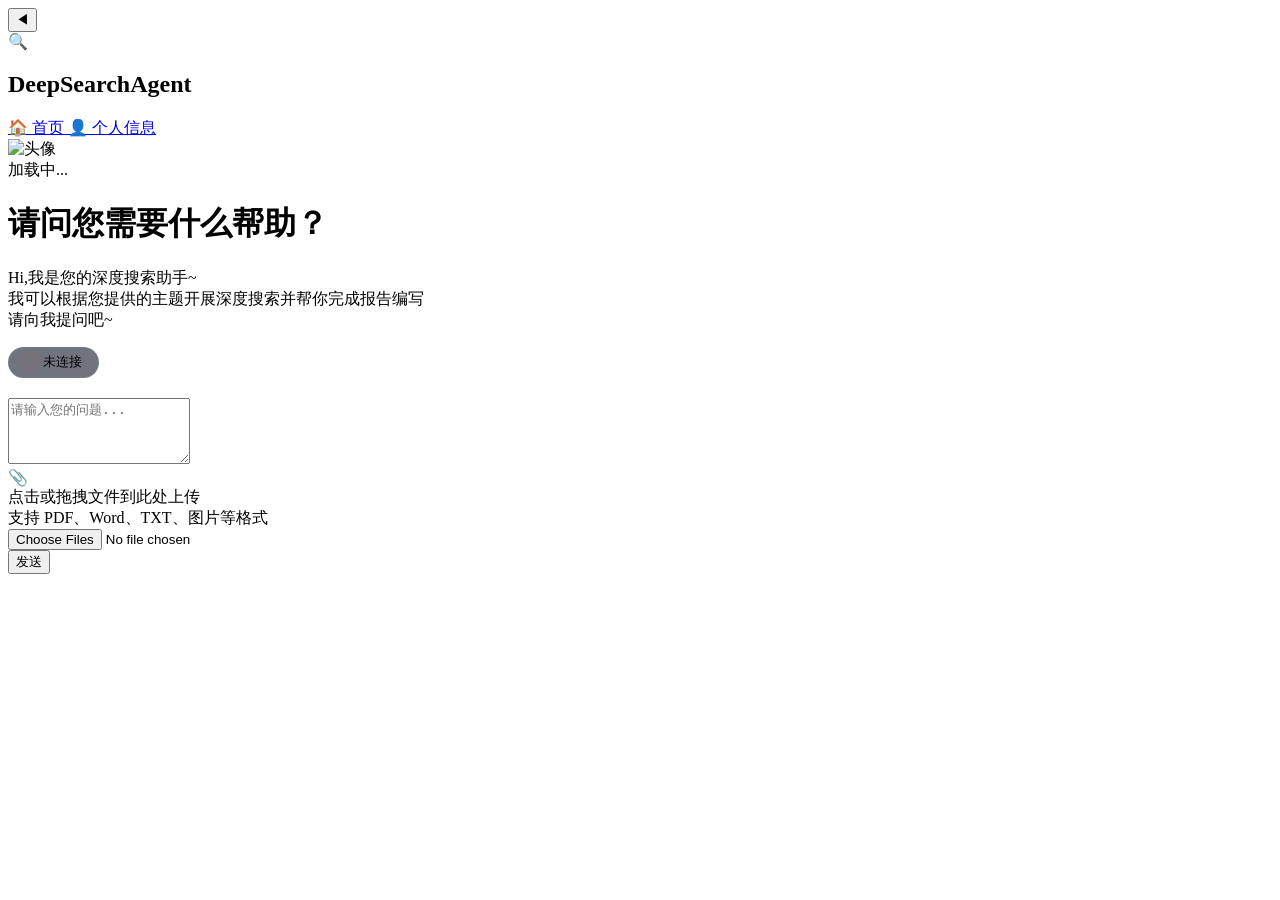
==== commit c83c85e0: "feat:修复登录注册页面部分交互问题" ====
--- a/ui/index.html
+++ b/ui/index.html
@@ -4,9 +4,9 @@
     <meta charset="UTF-8">
     <meta name="viewport" content="width=device-width, initial-scale=1.0">
     <title>DeepSearchAgent - 深度搜索助手</title>
-    <link rel="stylesheet" href="/ui/css/reset.css">
-    <link rel="stylesheet" href="/ui/css/variables.css">
-    <link rel="stylesheet" href="/ui/css/style.css">
+    <link rel="stylesheet" href="/assets/css/reset.css">
+    <link rel="stylesheet" href="/assets/css/variables.css">
+    <link rel="stylesheet" href="/assets/css/style.css">
     <style>
         /* Connection Status Indicator */
         .status-indicator {
@@ -209,8 +209,8 @@
         </div>
     </div>
 
-    <script src="/ui/js/auth.js"></script>
-    <script src="/ui/js/websocket.js"></script>
-    <script src="/ui/js/app.js"></script>
+    <script src="/assets/js/auth.js"></script>
+    <script src="/assets/js/websocket.js"></script>
+    <script src="/assets/js/app.js"></script>
 </body>
 </html>
